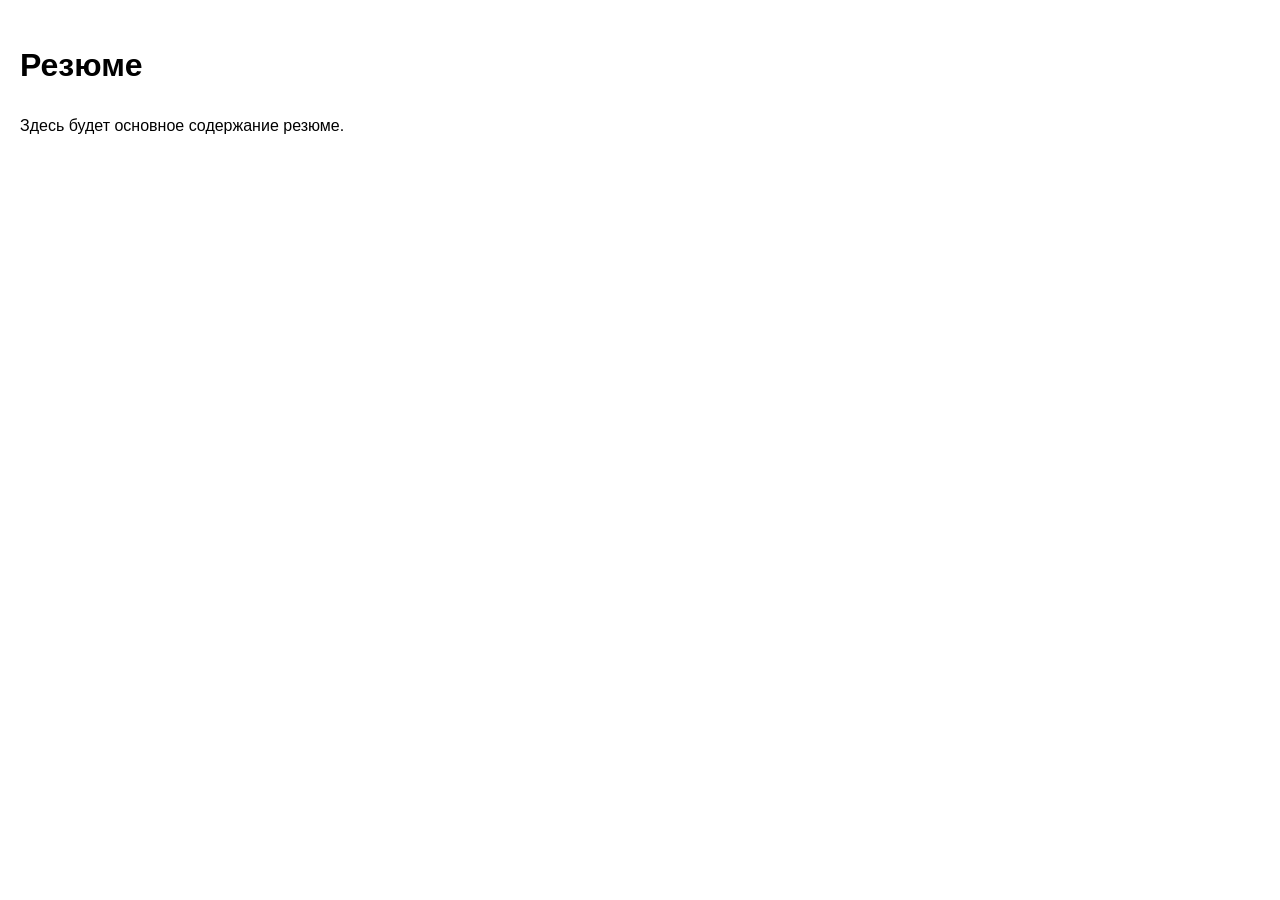
==== index.html @ bee050ab "init: add index.html and style.css" ====
<!DOCTYPE html>
<html lang="ru">
<head>
    <meta charset="UTF-8">
    <meta name="viewport" content="width=device-width, initial-scale=1.0">
    <title>Резюме</title>
    <link rel="stylesheet" href="style.css">
</head>
<body>
    <h1>Резюме</h1>
    <p>Здесь будет основное содержание резюме.</p>
</body>
</html>
---- style.css ----
body {
    font-family: Arial, sans-serif;
    line-height: 1.6;
    margin: 0;
    padding: 20px;
}

main {
    max-width: 800px;
    margin: 0 auto;
}

h1 {
    margin-top: 20px;
}
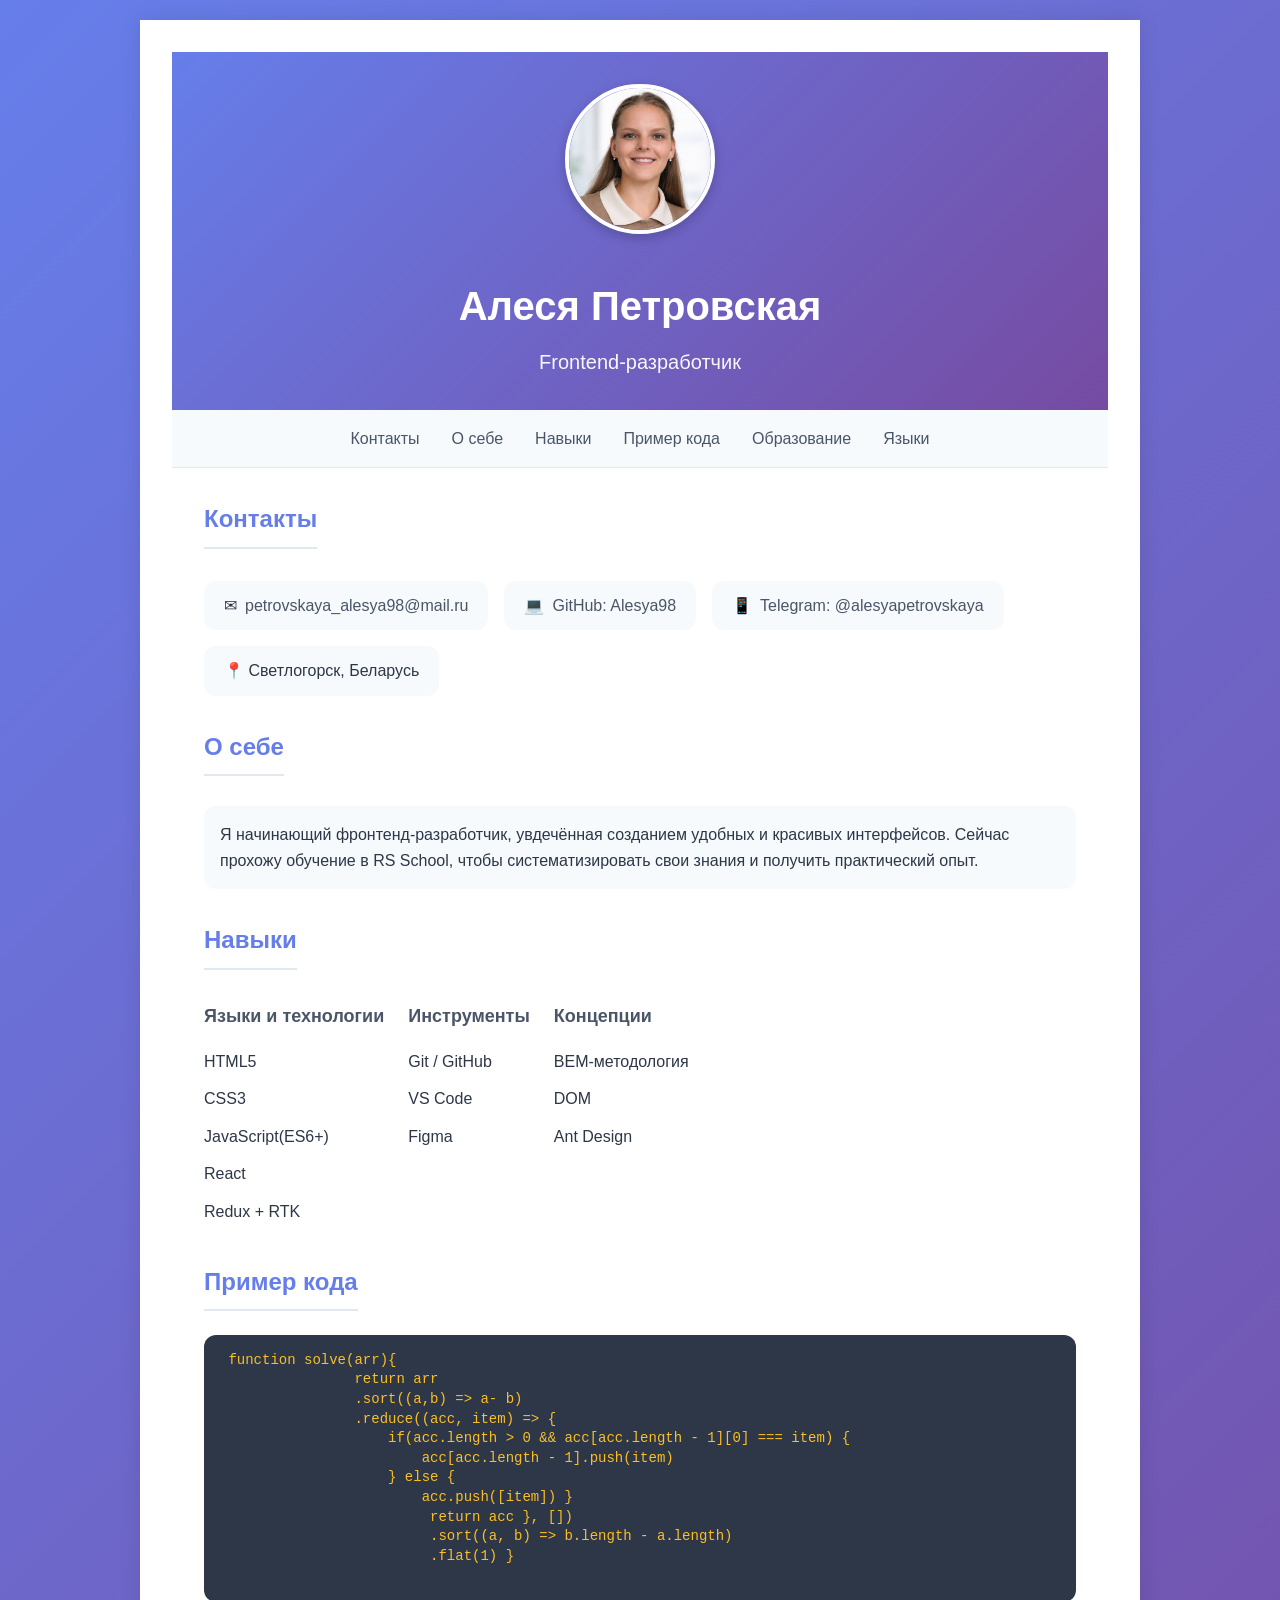
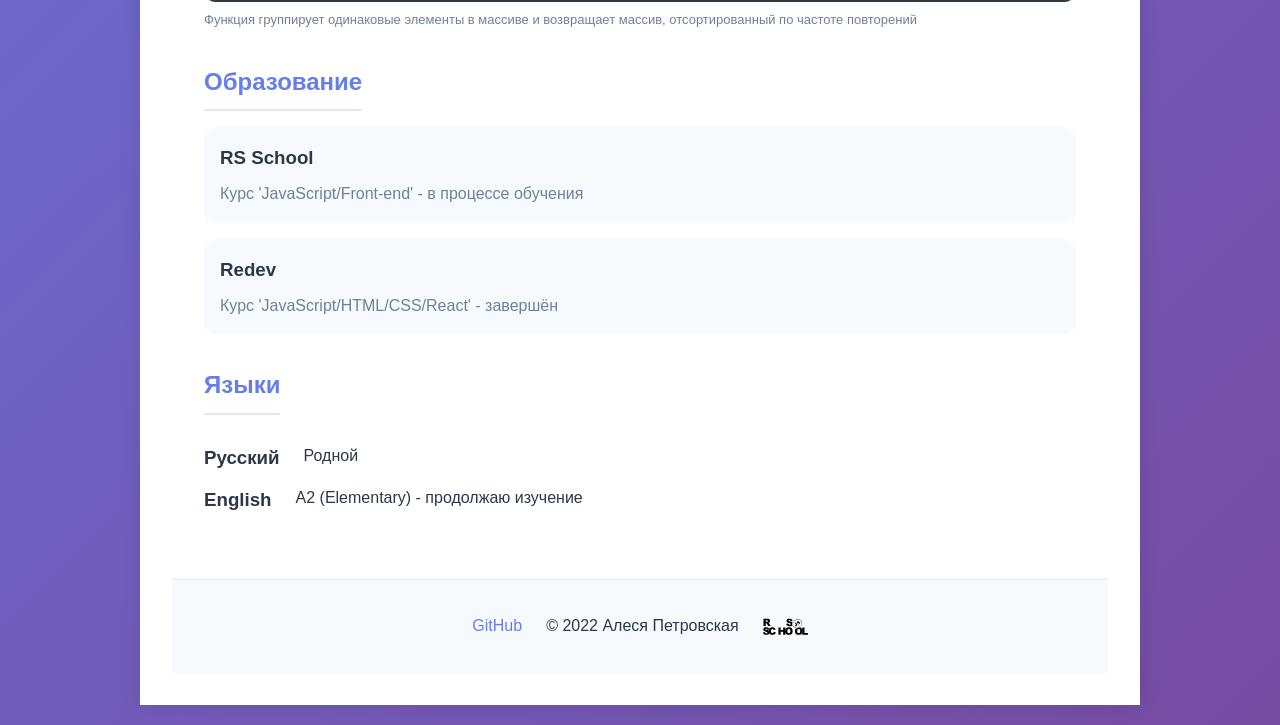
==== commit 928835a3: "init: add project" ====
--- a/index.html
+++ b/index.html
@@ -3,11 +3,131 @@
 <head>
     <meta charset="UTF-8">
     <meta name="viewport" content="width=device-width, initial-scale=1.0">
-    <title>Резюме</title>
+    <title>Резюме | Алеся Петровская</title>
     <link rel="stylesheet" href="style.css">
 </head>
 <body>
-    <h1>Резюме</h1>
-    <p>Здесь будет основное содержание резюме.</p>
+    <div class="container">
+        <header class="header-gradient">
+            <img src="img/foto.png" alt="аватар" class="avatar">
+    <h1>Алеся Петровская</h1>
+    <p class="title">Frontend-разработчик</p>
+
+  </header>
+  <nav>
+    <ul>
+        <li><a href="#contacts">Контакты</a></li>
+        <li><a href="#about">О себе</a></li>
+        <li><a href="#skills">Навыки</a></li>
+        <li><a href="#code">Пример кода</a></li>
+        <li><a href="#education">Образование</a></li>
+        <li><a href="#languages">Языки</a></li>
+    </ul>
+  </nav>
+
+   <main class="content">
+    <section id="contacts">
+        <h2>Контакты</h2>
+        <div class="contacts-grid">
+            <div class="contact-card">✉<a href="#">petrovskaya_alesya98@mail.ru</a></div>
+            <div class="contact-card">💻<a href="https://github.com/Alesya98" target="_blank" rel="noopener noreferrer">GitHub: Alesya98</a></div>
+            <div class="contact-card">📱<a href="https://t.me/alesyapeatrovskaya" target="_blank" rel="noopener noreferrer">Telegram: @alesyapetrovskaya</a></div>
+            <div class="contact-card">📍 Светлогорск, Беларусь</div>
+        </div>
+    </section>
+
+    <section id="about">
+        <h2>О себе</h2>
+        <p style="margin-top: 14px; background-color: #f7fafc; padding: 16px; border-radius: 12px;">
+            Я начинающий фронтенд-разработчик, увдечённая созданием удобных и красивых интерфейсов.
+            Сейчас прохожу обучение в RS School, чтобы систематизировать свои знания и получить практический опыт.
+        </p>
+    </section>
+
+    <section id="skills">
+        <h2>Навыки</h2>
+        <div class="skills-grid">
+            <div class="skill-category">
+                <h3>Языки и технологии</h3>
+                <ul>
+                    <li>HTML5</li>
+                    <li>CSS3</li>
+                    <li>JavaScript(ES6+)</li>
+                    <li>React</li>
+                    <li>Redux + RTK</li>
+                </ul>
+            </div>
+            <div class="skill-category">
+                <h3>Инструменты</h3>
+                <ul>
+                    <li>Git / GitHub</li>
+                    <li>VS Code</li>
+                    <li>Figma</li>
+                </ul>
+            </div>
+            <div class="skill-category">
+                <h3>Концепции</h3>
+                <ul>
+                    <li>BEM-методология</li>
+                    <li>DOM</li>
+                    <li>Ant Design</li>
+                </ul>
+            </div>
+        </div>
+    </section>
+
+    <section id="code">
+        <h2>Пример кода</h2>
+        <div class="code-block">
+            <pre><code> function solve(arr){ 
+                return arr
+                .sort((a,b) => a- b) 
+                .reduce((acc, item) => { 
+                    if(acc.length > 0 && acc[acc.length - 1][0] === item) { 
+                        acc[acc.length - 1].push(item) 
+                    } else { 
+                        acc.push([item]) }
+                         return acc }, []) 
+                         .sort((a, b) => b.length - a.length)
+                         .flat(1) }
+            </code></pre>
+        </div>
+        <p style="margin-top: 8px; font-size: 13px; color: #718096;">Функция группирует одинаковые элементы в массиве и возвращает массив, отсортированный по частоте повторений</p>
+    </section>
+
+    <section id="education">
+        <h2>Образование</h2>
+        <div class="education-item">
+            <h3>RS School</h3>
+            <p>Курс 'JavaScript/Front-end' - в процессе обучения</p>
+        </div>
+        <div class="education-item">
+            <h3>Redev</h3>
+            <p>Курс 'JavaScript/HTML/CSS/React' - завершён</p>
+        </div>
+    </section>
+
+    <section id="languages">
+        <h2>Языки</h2>
+        <div class="skills-grid" style="margin-top: 12px;">
+            <h3>Русский</h3>
+            <p>Родной</p>
+        </div>
+        <div class="skills-grid" style="margin-top: 12px;">
+            <h3>English</h3>
+            <p>A2 (Elementary) - продолжаю изучение</p>
+        </div>
+    </section>
+</main>
+        <footer>
+            <div class="footer-links">
+                <a href="https://github.com/Alesya98" target="_blank" rel="noopener noreferrer">GitHub</a>
+                <span>&copy; 2022 Алеся Петровская</span>
+                <a href="https://rs.school/courses/javascript-preschool-ru" target="_blank" rel="noopener noreferrer" class="rs-logo">
+                    <img src="img/rs-school-logo.svg" alt="RS School Logo" width="45" height="45">
+                </a>
+            </div>
+        </footer>
+    </div>
 </body>
 </html>
--- a/style.css
+++ b/style.css
@@ -1,15 +1,217 @@
+* {
+    margin: 0;
+    padding: 0;
+    box-sizing: border-box;
+}
+
 body {
     font-family: Arial, sans-serif;
     line-height: 1.6;
     margin: 0;
     padding: 20px;
-}
-
-main {
-    max-width: 800px;
+    background: linear-gradient(135deg, #667eea 0%, #764ba2 100%);
+    color: #2d3748;
+}
+
+.container {
+    max-width: 1000px;
     margin: 0 auto;
-}
-
-h1 {
-    margin-top: 20px;
+    background-color: #fff;
+    padding: 32px;
+    box-shadow: 0 0 20px rgba(0, 0, 0, 0.1);
+}
+
+.header-gradient {
+    background: linear-gradient(135deg, #667eea 0%, #764ba2 100%);
+    padding: 32px;
+    color: white;
+    text-align: center;
+}
+
+.avatar {
+    width: 150px;
+    height: 150px;
+    border-radius: 50%;
+    object-fit: cover;
+    object-position: 50% 20%; 
+    border: 4px solid white;
+    box-shadow: 0 4px 12px rgba(0, 0, 0, 0.2);
+    margin-bottom: 32px; 
+}
+
+.header-gradient h1 {
+    font-size: 40px;
+    margin-bottom: 8px;
+    border-bottom: none;
+    color: white;
+}
+
+.header-gradient .title {
+    font-size: 20px;
+    opacity: 0.95;
+}
+
+nav {
+    background: #f7fafc;
+    padding: 16px;
+    border-bottom: 1px solid #e2e8f0;
+    position: sticky;
+    top: 0;
+    z-index: 100;
+}
+
+nav ul {
+    display: flex;
+    justify-content: center;
+    gap: 32px;
+    list-style: none;
+    flex-wrap: wrap;
+}
+
+nav a {
+    color: #4a5568;
+    text-decoration: none;
+    font-weight: 500;
+    transition: color 0.2s;
+}
+
+nav a:hover {
+    color: #667eea;
+}
+
+.content {
+    padding: 32px;
+}
+
+section {
+    margin-bottom:  32px;
+    scroll-margin-top: 16px;
+}
+
+h2 {
+    color: #667eea;
+    font-size: 24px;
+    margin-bottom: 16px;
+    padding-bottom: 8px;
+    border-bottom: 2px solid #e2e8f0;
+    display: inline-block;
+}
+
+.contacts-grid {
+    display: flex;
+    flex-wrap: wrap;
+    gap: 16px;
+    margin-top: 16px;
+}
+
+.contact-card  {
+    background-color: #f7fafc;
+    padding: 12px 20px;
+    border-radius: 12px;
+    display: inline-flex;
+    align-items: center;
+    gap: 8px;
+    transition: rtansform 0.2s, box-shadow 0.2s;
+}
+
+.contact-card:hover {
+    transform: translateY(-2px);
+    box-shadow: 0 4px 12px rgba(0, 0, 0, 0.1);
+} 
+
+.contact-card a {
+    color: #4a5568;
+    text-decoration: none;
+    font-weight: 500;
+}
+
+.contact-card a:hover {
+    color: #667eea;
+}
+
+.skills-grid {
+    display: flex;
+    flex-wrap: wrap;
+    gap: 24px;
+    margin-top: 16px;
+}
+
+.skill-category h3 {
+    color: #4a5568;
+    margin-bottom: 12px;
+    font-size: 18px;
+}
+
+.skill-category ul {
+    list-style: none;
+    padding-left: 0;
+}
+
+.skill-category li {
+    padding: 6px 0;
+    color: #2d3748;
+}
+
+.code-block {
+    background-color: #2d3748;
+    color: #fbbf24;
+    padding: 16px;
+    border-radius: 12px;
+    overflow-x: auto;
+    font-size: 14px;
+    line-height: 1.4;
+    margin-top: 8px;
+}
+
+.code-block pre {
+    margin: 0;
+    white-space: pre-wrap;
+    word-wrap: break-word;
+}
+
+.education-item, .course-item {
+    background-color: #f7fafc;
+    padding: 16px;
+    border-radius: 12px;
+    margin-bottom: 16px;
+}
+
+.education-item h3, .course-item h3 {
+    color: #2d3748;
+    margin-bottom: 8px;
+}
+
+.education-item p, .course-item p {
+    color: #718096;
+}
+
+footer {
+    background-color: #f7fafc;
+    padding: 24px;
+    text-align: center;
+    border-top: 1px solid #e2e8f0;
+}
+
+footer a {
+    color: #667eea;
+    text-decoration: none;
+    font-weight: 500;
+}
+
+footer a:hover {
+    text-decoration: underline;
+}
+
+.footer-links {
+    display: flex;
+    justify-content: center;
+    align-items: center;
+    gap: 24px;
+    flex-wrap: wrap;
+}
+
+.rs-logo {
+    display: inline-flex;
+    align-items: center;
+    gap: 8px;
 }
